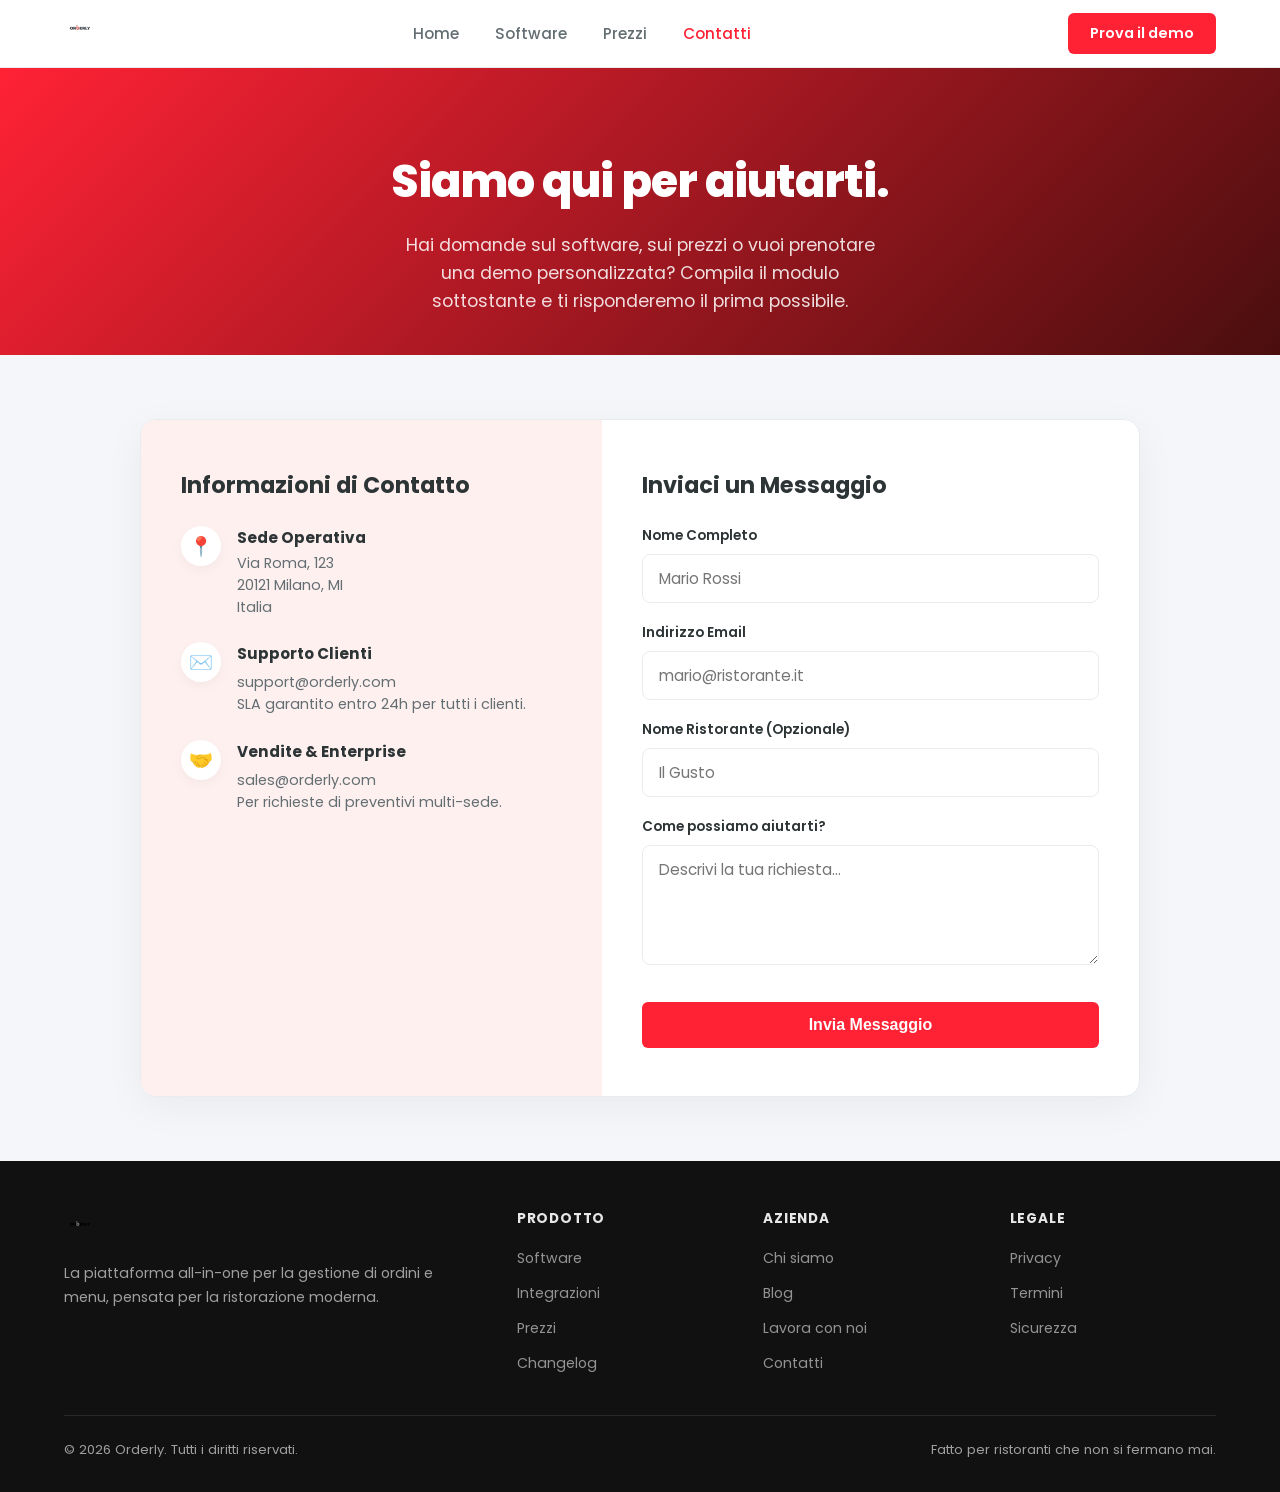
==== landing/contatti.html @ b4972fc3 "Simplified and stripped version: removed APIs, docs, logos, landing page assets; refactored dashboar" ====
<!DOCTYPE html>
<html lang="it">

<head>
  <meta charset="UTF-8" />
  <meta name="viewport" content="width=device-width, initial-scale=1.0" />
  <title>Contatti — Orderly</title>
  <link rel="stylesheet" href="css/global.css" />
  <link rel="stylesheet" href="css/contatti.css" />
</head>

<body>

  <!-- NAV -->
  <nav>
    <a class="nav-logo" href="index.html"><img src="../imgs/logo_original.png" alt="Orderly"
        style="height: 32px; width: auto;"></a>
    <ul class="nav-links">
      <li><a href="index.html">Home</a></li>
      <li><a href="software.html">Software</a></li>
      <li><a href="pricing.html">Prezzi</a></li>
      <li><a href="contatti.html" class="active">Contatti</a></li>
    </ul>
    <div class="nav-cta">
      <a href="../index.php" class="btn btn-primary">Prova il demo</a>
    </div>
  </nav>

  <!-- HERO -->
  <div class="contact-hero">
    <h1>Siamo qui per aiutarti.</h1>
    <p>Hai domande sul software, sui prezzi o vuoi prenotare una demo personalizzata? Compila il modulo sottostante e ti
      risponderemo il prima possibile.</p>
  </div>

  <!-- CONTACT SECTION -->
  <section class="contact-section">
    <div class="contact-container">

      <!-- Informazioni -->
      <div class="contact-info">
        <h3>Informazioni di Contatto</h3>

        <div class="info-item">
          <div class="info-icon">📍</div>
          <div class="info-content">
            <h4>Sede Operativa</h4>
            <p>Via Roma, 123<br>20121 Milano, MI<br>Italia</p>
          </div>
        </div>

        <div class="info-item">
          <div class="info-icon">✉️</div>
          <div class="info-content">
            <h4>Supporto Clienti</h4>
            <a href="mailto:support@orderly.com">support@orderly.com</a>
            <p>SLA garantito entro 24h per tutti i clienti.</p>
          </div>
        </div>

        <div class="info-item">
          <div class="info-icon">🤝</div>
          <div class="info-content">
            <h4>Vendite & Enterprise</h4>
            <a href="mailto:sales@orderly.com">sales@orderly.com</a>
            <p>Per richieste di preventivi multi-sede.</p>
          </div>
        </div>

      </div>

      <!-- Modulo -->
      <div class="contact-form">
        <h3>Inviaci un Messaggio</h3>
        <form action="#" method="POST"
          onsubmit="event.preventDefault(); alert('Messaggio inviato con successo! Ti contatteremo a breve.');">

          <div class="form-group">
            <label for="name" class="form-label">Nome Completo</label>
            <input type="text" id="name" class="form-input" placeholder="Mario Rossi" required>
          </div>

          <div class="form-group">
            <label for="email" class="form-label">Indirizzo Email</label>
            <input type="email" id="email" class="form-input" placeholder="mario@ristorante.it" required>
          </div>

          <div class="form-group">
            <label for="restaurant" class="form-label">Nome Ristorante (Opzionale)</label>
            <input type="text" id="restaurant" class="form-input" placeholder="Il Gusto">
          </div>

          <div class="form-group">
            <label for="message" class="form-label">Come possiamo aiutarti?</label>
            <textarea id="message" class="form-textarea" placeholder="Descrivi la tua richiesta..." required></textarea>
          </div>

          <button type="submit" class="btn btn-primary btn-submit">Invia Messaggio</button>
        </form>
      </div>

    </div>
  </section>

  <!-- FOOTER -->
  <footer>
    <div class="footer-grid">
      <div class="footer-brand">
        <a class="nav-logo" href="index.html"><img src="../imgs/logo_invert.png" alt="Orderly"
            style="height: 32px; width: auto;"></a>
        <p>La piattaforma all-in-one per la gestione di ordini e menu, pensata per la ristorazione moderna.</p>
      </div>
      <div class="footer-col">
        <h4>Prodotto</h4>
        <ul>
          <li><a href="software.html">Software</a></li>
          <li><a href="#">Integrazioni</a></li>
          <li><a href="pricing.html">Prezzi</a></li>
          <li><a href="#">Changelog</a></li>
        </ul>
      </div>
      <div class="footer-col">
        <h4>Azienda</h4>
        <ul>
          <li><a href="#">Chi siamo</a></li>
          <li><a href="#">Blog</a></li>
          <li><a href="#">Lavora con noi</a></li>
          <li><a href="contatti.html">Contatti</a></li>
        </ul>
      </div>
      <div class="footer-col">
        <h4>Legale</h4>
        <ul>
          <li><a href="#">Privacy</a></li>
          <li><a href="#">Termini</a></li>
          <li><a href="#">Sicurezza</a></li>
        </ul>
      </div>
    </div>
    <div class="footer-bottom">
      <span>© 2026 Orderly. Tutti i diritti riservati.</span>
      <span>Fatto per ristoranti che non si fermano mai.</span>
    </div>
  </footer>

</body>

</html>
---- landing/css/global.css ----
@import url('https://fonts.googleapis.com/css2?family=Poppins:wght@300;400;500;600;700;800&display=swap');

* {
  margin: 0;
  padding: 0;
  box-sizing: border-box;
}

:root {
  --red-dark: #ff2235;
  --red-mid: #e01a2c;
  --red-light: #ff4757;
  --red-subtle: #fff0f0;
  --white: #ffffff;
  --gray-light: #f4f6f9;
  --gray-mid: #e9ecef;
  --text-dark: #2d3436;
  --text-mid: #636e72;
  --text-light: #b0b0b0;
}

body {
  font-family: 'Poppins', sans-serif;
  color: var(--text-dark);
  background: var(--white);
}

/* NAV */
nav {
  display: flex;
  align-items: center;
  justify-content: space-between;
  padding: 0 64px;
  height: 68px;
  background: var(--white);
  border-bottom: 1px solid var(--gray-mid);
  position: sticky;
  top: 0;
  z-index: 100;
}

.nav-logo {
  font-size: 1.4rem;
  font-weight: 700;
  color: var(--red-dark);
  text-decoration: none;
  letter-spacing: -0.5px;
}

.nav-logo span {
  color: var(--text-dark);
}

.nav-links {
  display: flex;
  gap: 36px;
  list-style: none;
}

.nav-links a {
  text-decoration: none;
  color: var(--text-mid);
  font-size: 0.95rem;
  font-weight: 500;
  transition: color 0.2s;
}

.nav-links a:hover,
.nav-links a.active {
  color: var(--red-dark);
}

.nav-cta {
  display: flex;
  gap: 12px;
  align-items: center;
}

/* BUTTONS */
.btn {
  display: inline-block;
  padding: 10px 22px;
  border-radius: 6px;
  font-size: 0.9rem;
  font-weight: 600;
  text-decoration: none;
  transition: all 0.2s;
  cursor: pointer;
  border: none;
}

.btn-primary {
  background: var(--red-dark);
  color: var(--white);
}

.btn-primary:hover {
  background: var(--red-mid);
}

.btn-outline {
  background: transparent;
  color: var(--red-dark);
  border: 1.5px solid var(--red-dark);
}

.btn-outline:hover {
  background: var(--red-subtle);
}

.btn-lg {
  padding: 14px 32px;
  font-size: 1rem;
  border-radius: 8px;
}

/* SECTIONS */
section {
  padding: 80px 64px;
}

.section-label {
  font-size: 0.8rem;
  font-weight: 700;
  text-transform: uppercase;
  letter-spacing: 1px;
  color: var(--red-dark);
  margin-bottom: 12px;
}

.section-title {
  font-size: 2.1rem;
  font-weight: 800;
  letter-spacing: -0.5px;
  color: var(--text-dark);
  margin-bottom: 16px;
  line-height: 1.2;
}

.section-sub {
  font-size: 1rem;
  color: var(--text-light);
  line-height: 1.7;
  max-width: 560px;
}

/* CTA BANNER */
.cta-section {
  background: linear-gradient(135deg, var(--red-dark) 0%, #4a0e0e 100%);
  color: var(--white);
  text-align: center;
  padding: 80px 64px;
}

.cta-section .section-title {
  color: var(--white);
  font-size: 2.4rem;
}

.cta-section p {
  color: rgba(255, 255, 255, 0.8);
  font-size: 1.05rem;
  margin: 16px auto 36px;
  max-width: 480px;
  line-height: 1.6;
}

.cta-section .btn-primary {
  background: var(--white);
  color: var(--red-dark);
  font-size: 1rem;
  padding: 14px 36px;
}

.cta-section .btn-primary:hover {
  background: var(--red-subtle);
}

/* FOOTER */
footer {
  background: #111;
  color: rgba(255, 255, 255, 0.6);
  padding: 48px 64px 32px;
}

.footer-grid {
  display: grid;
  grid-template-columns: 2fr 1fr 1fr 1fr;
  gap: 40px;
  margin-bottom: 40px;
}

.footer-brand .nav-logo {
  color: rgba(255, 255, 255, 0.9);
  display: block;
  margin-bottom: 12px;
}

.footer-brand p {
  font-size: 0.88rem;
  line-height: 1.7;
}

.footer-col h4 {
  font-size: 0.85rem;
  font-weight: 700;
  color: rgba(255, 255, 255, 0.9);
  text-transform: uppercase;
  letter-spacing: 0.8px;
  margin-bottom: 16px;
}

.footer-col ul {
  list-style: none;
  display: flex;
  flex-direction: column;
  gap: 10px;
}

.footer-col ul a {
  text-decoration: none;
  color: rgba(255, 255, 255, 0.55);
  font-size: 0.88rem;
  transition: color 0.2s;
}

.footer-col ul a:hover {
  color: rgba(255, 255, 255, 0.9);
}

.footer-bottom {
  border-top: 1px solid rgba(255, 255, 255, 0.1);
  padding-top: 24px;
  font-size: 0.82rem;
  display: flex;
  justify-content: space-between;
}

@media (max-width: 900px) {
  nav {
    padding: 0 24px;
  }
---- landing/css/contatti.css ----
/* CONTACT PAGE HERO */
.contact-hero {
  background: linear-gradient(135deg, var(--red-dark) 0%, #4a0e0e 100%);
  padding: 80px 64px 40px;
  color: var(--white);
  text-align: center;
}

.contact-hero h1 {
  font-size: 2.8rem;
  font-weight: 800;
  letter-spacing: -1px;
  margin-bottom: 16px;
}

.contact-hero p {
  font-size: 1.1rem;
  color: rgba(255, 255, 255, 0.85);
  max-width: 500px;
  margin: 0 auto;
  line-height: 1.6;
}

/* CONTACT LAYOUT */
.contact-section {
  padding: 64px;
  background: var(--gray-light);
  display: flex;
  justify-content: center;
}

.contact-container {
  display: flex;
  max-width: 1000px;
  width: 100%;
  background: var(--white);
  border-radius: 16px;
  overflow: hidden;
  box-shadow: 0 10px 40px rgba(0, 0, 0, 0.05);
  border: 1px solid var(--gray-mid);
}

.contact-info {
  flex: 1;
  background: var(--red-subtle);
  padding: 48px 40px;
  display: flex;
  flex-direction: column;
}

.contact-info h3 {
  font-size: 1.4rem;
  font-weight: 700;
  color: var(--text-dark);
  margin-bottom: 24px;
}

.info-item {
  display: flex;
  align-items: flex-start;
  margin-bottom: 24px;
  gap: 16px;
}

.info-icon {
  width: 40px;
  height: 40px;
  background: var(--white);
  color: var(--red-dark);
  border-radius: 50%;
  display: flex;
  align-items: center;
  justify-content: center;
  font-size: 1.2rem;
  box-shadow: 0 4px 12px rgba(0, 0, 0, 0.04);
  flex-shrink: 0;
}

.info-content h4 {
  font-size: 0.95rem;
  font-weight: 700;
  color: var(--text-dark);
  margin-bottom: 4px;
}

.info-content p,
.info-content a {
  font-size: 0.9rem;
  color: var(--text-mid);
  text-decoration: none;
  line-height: 1.5;
}

.info-content a:hover {
  color: var(--red-dark);
}

/* CONTACT FORM */
.contact-form {
  flex: 1.2;
  padding: 48px 40px;
}

.contact-form h3 {
  font-size: 1.4rem;
  font-weight: 700;
  color: var(--text-dark);
  margin-bottom: 24px;
}

.form-group {
  margin-bottom: 20px;
}

.form-label {
  display: block;
  font-size: 0.85rem;
  font-weight: 600;
  color: var(--text-dark);
  margin-bottom: 8px;
}

.form-input,
.form-textarea {
  width: 100%;
  padding: 12px 16px;
  border: 1px solid var(--gray-mid);
  border-radius: 8px;
  font-family: inherit;
  font-size: 0.95rem;
  color: var(--text-dark);
  background: var(--white);
  transition: all 0.2s;
}

.form-input:focus,
.form-textarea:focus {
  outline: none;
  border-color: var(--red-dark);
  box-shadow: 0 0 0 3px rgba(255, 34, 53, 0.1);
}

.form-textarea {
  resize: vertical;
  min-height: 120px;
}

.btn-submit {
  width: 100%;
  padding: 14px;
  font-size: 1rem;
  margin-top: 10px;
}

@media (max-width: 900px) {
  .contact-hero {
    padding: 60px 24px 40px;
  }

  .contact-section {
    padding: 40px 24px;
  }

  .contact-container {
    flex-direction: column;
  }
}
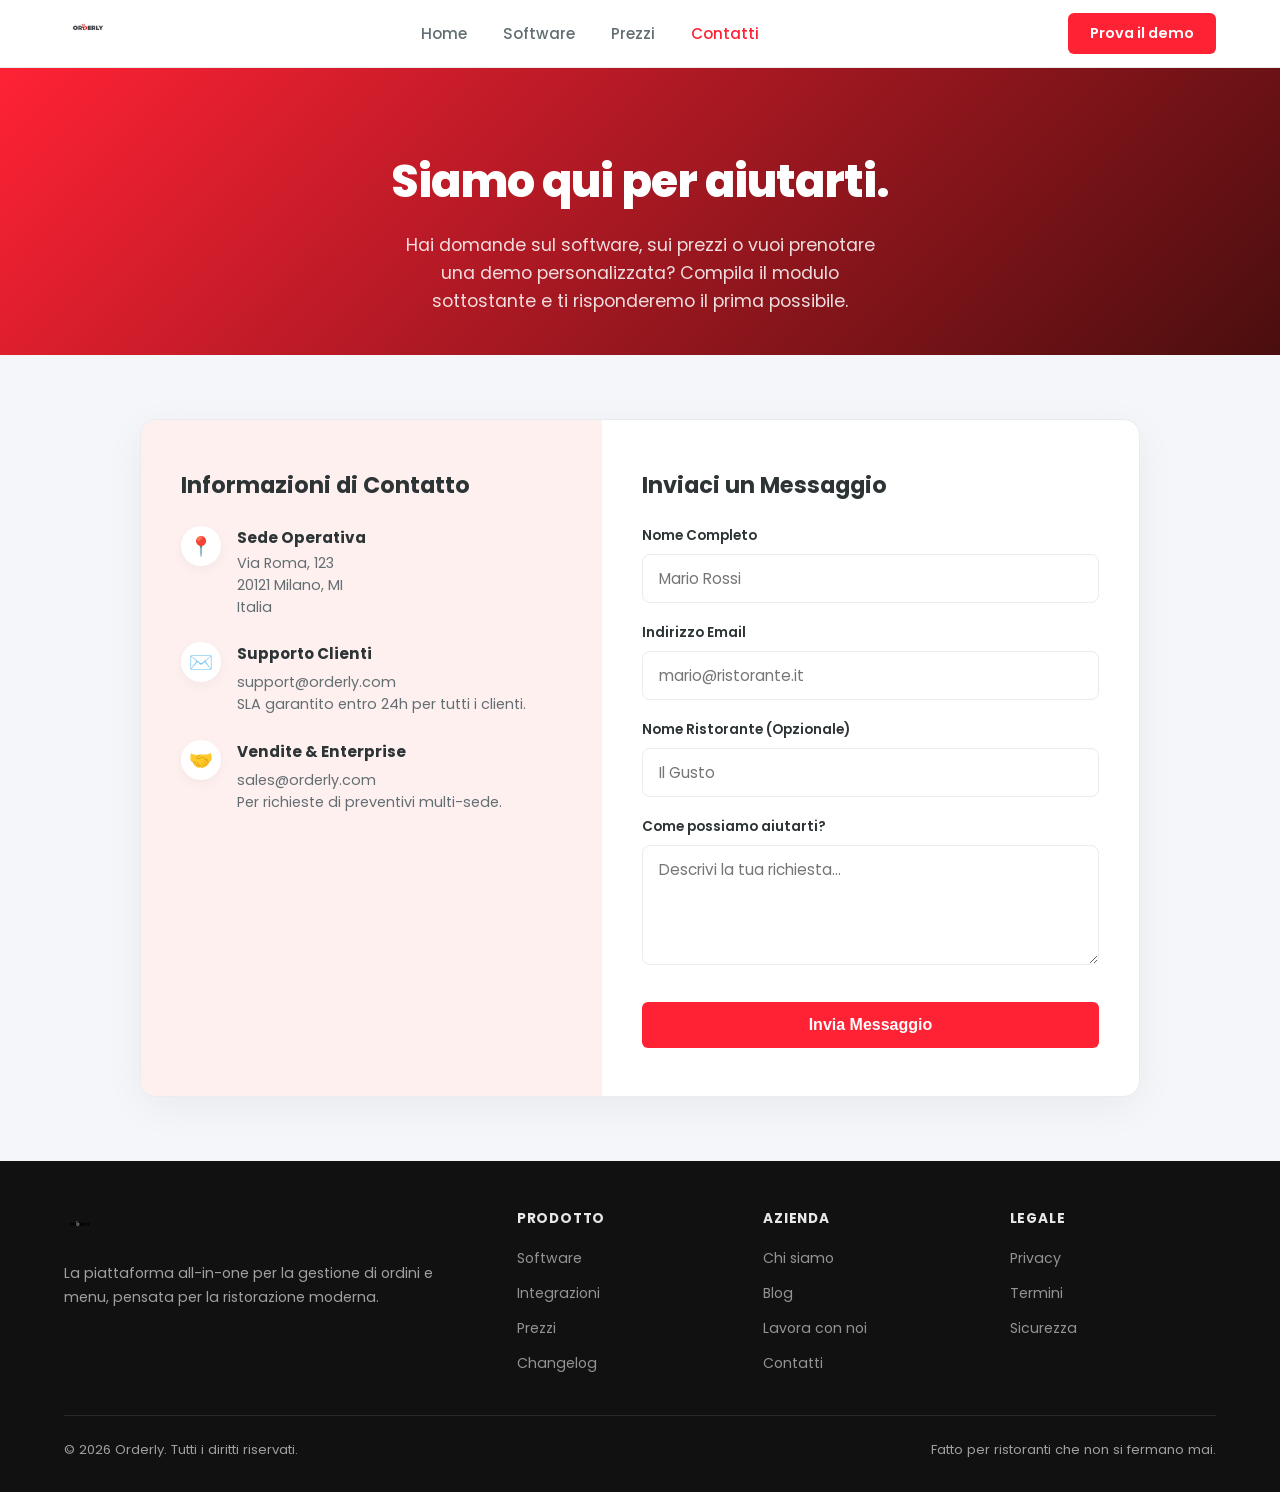
==== commit cd50d898: "code fix" ====
--- a/landing/contatti.html
+++ b/landing/contatti.html
@@ -14,7 +14,7 @@
   <!-- NAV -->
   <nav>
     <a class="nav-logo" href="index.html"><img src="../imgs/logo_original.png" alt="Orderly"
-        style="height: 32px; width: auto;"></a>
+        style="height: 48px; width: auto;"></a>
     <ul class="nav-links">
       <li><a href="index.html">Home</a></li>
       <li><a href="software.html">Software</a></li>
@@ -22,7 +22,7 @@
       <li><a href="contatti.html" class="active">Contatti</a></li>
     </ul>
     <div class="nav-cta">
-      <a href="../index.php" class="btn btn-primary">Prova il demo</a>
+      <a href="/Simplified Orderly Stripped Main/index.php" class="btn btn-primary">Prova il demo</a>
     </div>
   </nav>
 
--- a/landing/css/global.css
+++ b/landing/css/global.css
@@ -239,4 +239,30 @@
 @media (max-width: 900px) {
   nav {
     padding: 0 24px;
-  }+  }
+  
+  .nav-links {
+    display: none; /* Hide nav links on mobile for simplicity, could add a hamburger menu if requested */
+  }
+
+  section {
+    padding: 60px 24px;
+  }
+  
+  .section-title {
+    font-size: 1.8rem;
+  }
+  
+  .cta-section {
+    padding: 60px 24px;
+  }
+  
+  .cta-section .section-title {
+    font-size: 1.8rem;
+  }
+
+  .footer-grid {
+    grid-template-columns: 1fr;
+    gap: 32px;
+  }
+}
